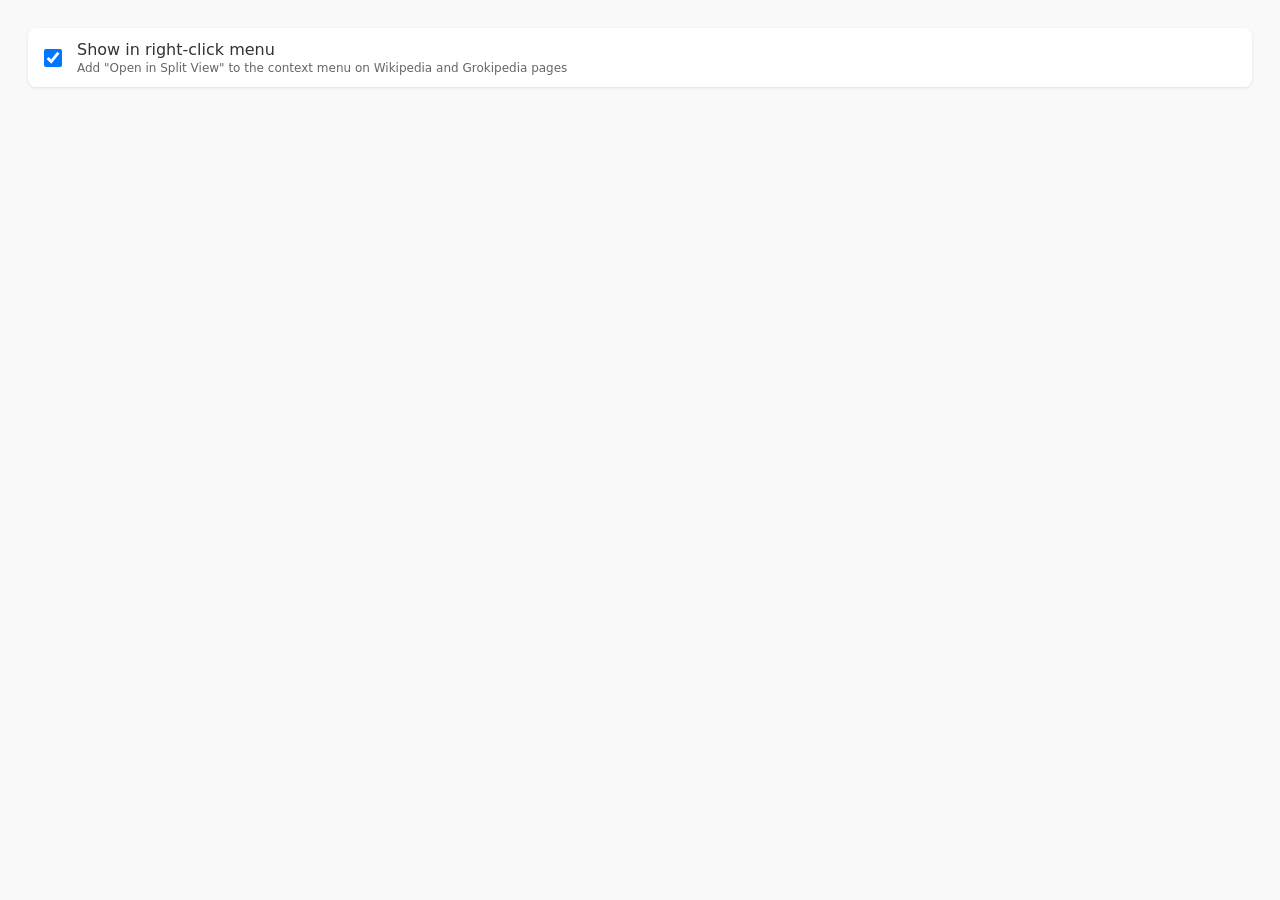
==== options.html @ ae4fac31 "Initial commit" ====
<!DOCTYPE html>
<html>
<head>
  <meta charset="UTF-8">
  <title>Grokipedia Split View Options</title>
  <style>
    body {
      font-family: system-ui, -apple-system, sans-serif;
      padding: 20px;
      min-width: 300px;
      background: #f9f9f9;
    }
    .option {
      display: flex;
      align-items: center;
      gap: 12px;
      padding: 12px;
      background: white;
      border-radius: 8px;
      box-shadow: 0 1px 3px rgba(0,0,0,0.1);
    }
    .option input[type="checkbox"] {
      width: 18px;
      height: 18px;
      cursor: pointer;
    }
    .option label {
      cursor: pointer;
      flex: 1;
    }
    .option-title {
      font-weight: 500;
      color: #333;
    }
    .option-desc {
      font-size: 12px;
      color: #666;
      margin-top: 2px;
    }
    .saved {
      color: #28a745;
      font-size: 12px;
      margin-top: 12px;
      opacity: 0;
      transition: opacity 0.3s;
    }
    .saved.show {
      opacity: 1;
    }
  </style>
</head>
<body>
  <div class="option">
    <input type="checkbox" id="contextMenu" checked>
    <label for="contextMenu">
      <div class="option-title">Show in right-click menu</div>
      <div class="option-desc">Add "Open in Split View" to the context menu on Wikipedia and Grokipedia pages</div>
    </label>
  </div>
  
  <div class="saved" id="saved">Settings saved</div>
  
  <script src="options.js"></script>
</body>
</html>
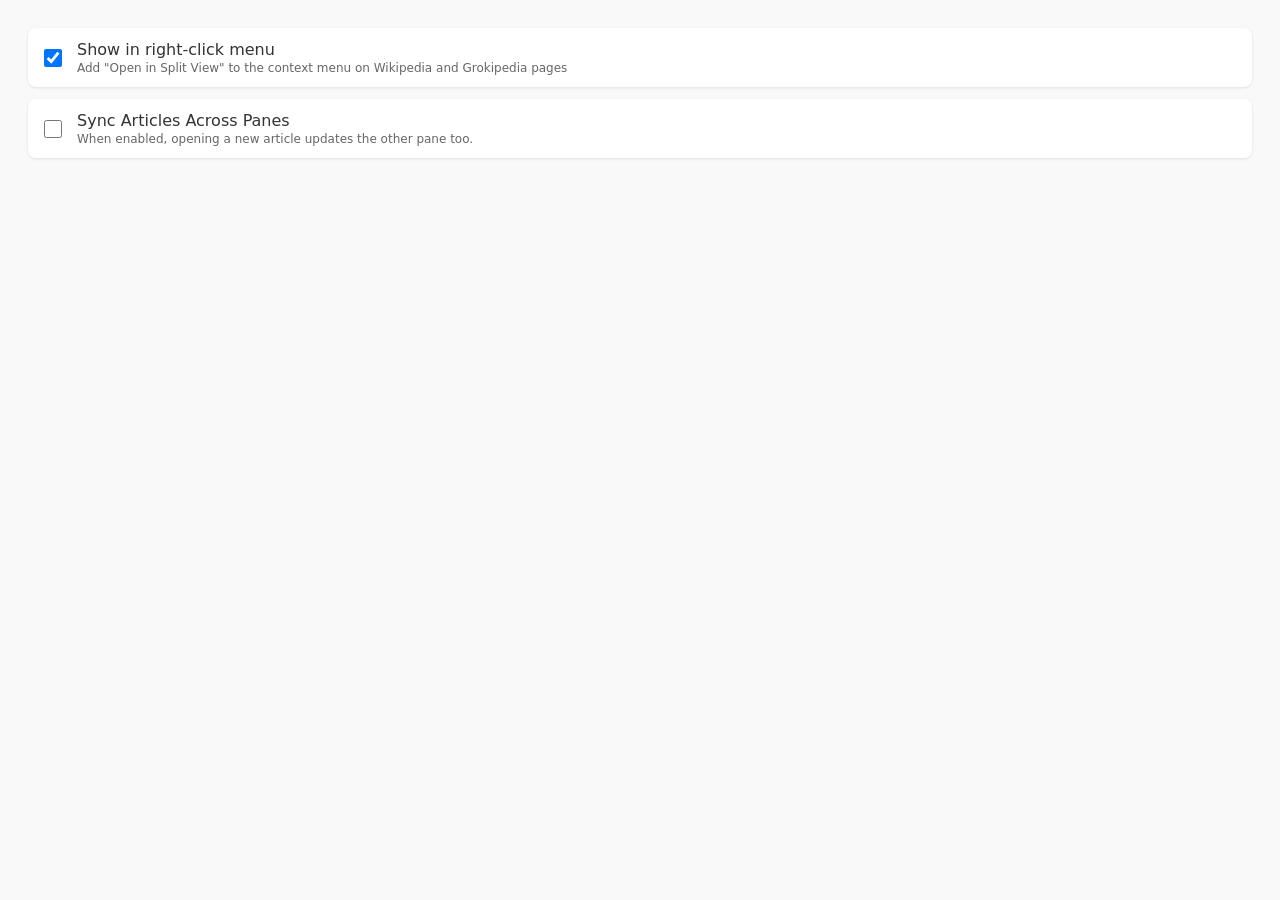
==== commit 34fc5b9b: "Fix context menu click handler and split view menu visibility - Fix missing IIFE invocation in conte" ====
--- a/options.html
+++ b/options.html
@@ -57,6 +57,14 @@
       <div class="option-desc">Add "Open in Split View" to the context menu on Wikipedia and Grokipedia pages</div>
     </label>
   </div>
+
+  <div class="option" style="margin-top: 12px;">
+    <input type="checkbox" id="syncArticles">
+    <label for="syncArticles">
+      <div class="option-title">Sync Articles Across Panes</div>
+      <div class="option-desc">When enabled, opening a new article updates the other pane too.</div>
+    </label>
+  </div>
   
   <div class="saved" id="saved">Settings saved</div>
   
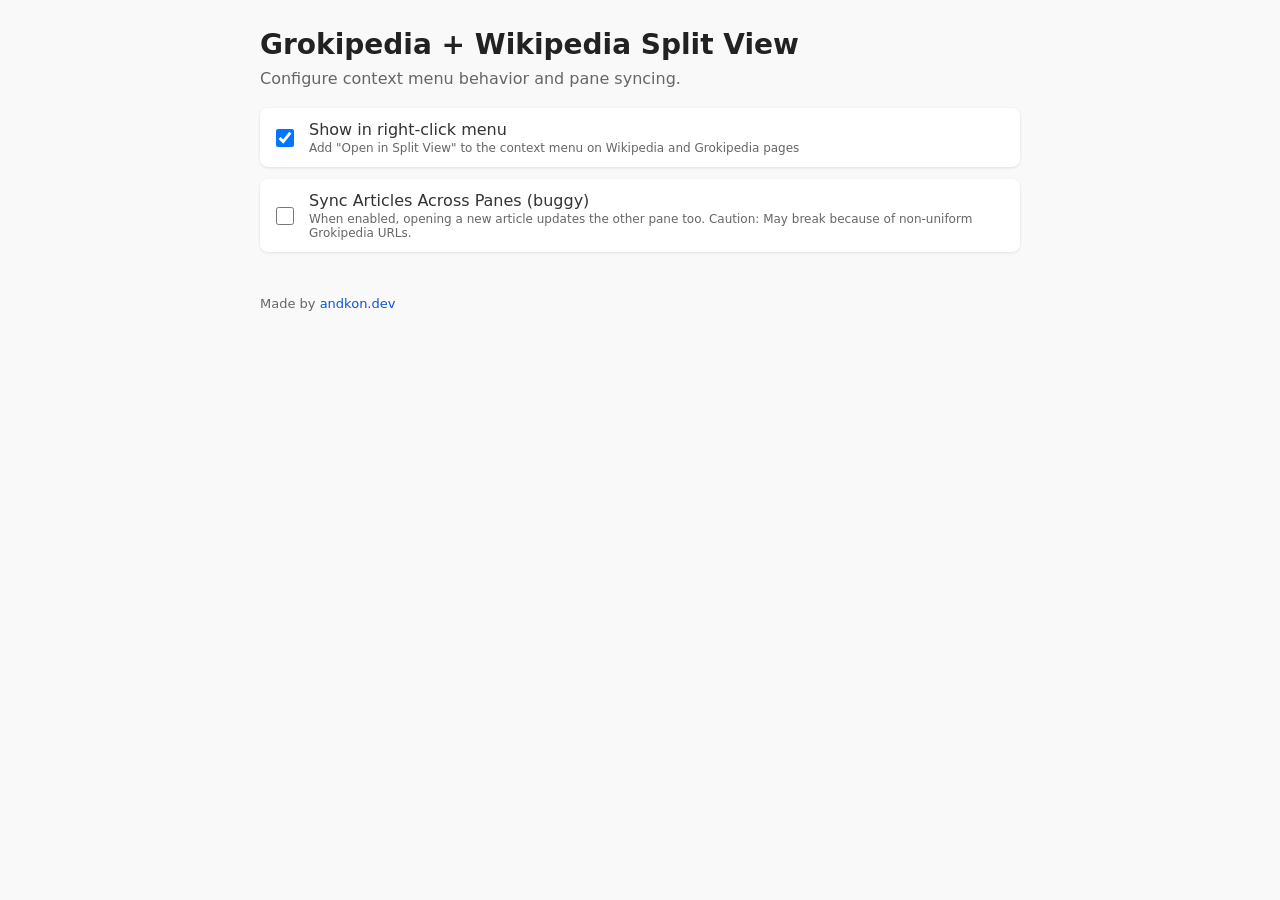
==== commit aa36731d: "Stabilize split sync fallbacks and simplify menu lifecycle" ====
--- a/options.html
+++ b/options.html
@@ -6,9 +6,23 @@
   <style>
     body {
       font-family: system-ui, -apple-system, sans-serif;
-      padding: 20px;
-      min-width: 300px;
+      margin: 0;
       background: #f9f9f9;
+      color: #222;
+    }
+    .page {
+      max-width: 760px;
+      margin: 0 auto;
+      padding: 28px 20px 24px;
+    }
+    .title {
+      font-size: 28px;
+      font-weight: 700;
+      margin: 0 0 8px;
+    }
+    .subtitle {
+      margin: 0 0 20px;
+      color: #666;
     }
     .option {
       display: flex;
@@ -47,27 +61,47 @@
     .saved.show {
       opacity: 1;
     }
+    .footer {
+      margin-top: 18px;
+      font-size: 13px;
+      color: #666;
+    }
+    .footer a {
+      color: #0b57d0;
+      text-decoration: none;
+    }
+    .footer a:hover {
+      text-decoration: underline;
+    }
   </style>
 </head>
 <body>
-  <div class="option">
-    <input type="checkbox" id="contextMenu" checked>
-    <label for="contextMenu">
-      <div class="option-title">Show in right-click menu</div>
-      <div class="option-desc">Add "Open in Split View" to the context menu on Wikipedia and Grokipedia pages</div>
-    </label>
+  <div class="page">
+    <h1 class="title">Grokipedia + Wikipedia Split View</h1>
+    <p class="subtitle">Configure context menu behavior and pane syncing.</p>
+
+    <div class="option">
+      <input type="checkbox" id="contextMenu" checked>
+      <label for="contextMenu">
+        <div class="option-title">Show in right-click menu</div>
+        <div class="option-desc">Add "Open in Split View" to the context menu on Wikipedia and Grokipedia pages</div>
+      </label>
+    </div>
+
+    <div class="option" style="margin-top: 12px;">
+      <input type="checkbox" id="syncArticles">
+      <label for="syncArticles">
+        <div class="option-title">Sync Articles Across Panes (buggy)</div>
+        <div class="option-desc">When enabled, opening a new article updates the other pane too. Caution: May break because of non-uniform Grokipedia URLs.</div>
+      </label>
+    </div>
+
+    <div class="saved" id="saved">Settings saved</div>
+
+    <div class="footer">
+      Made by <a href="https://andkon.dev" target="_blank" rel="noopener">andkon.dev</a>
+    </div>
   </div>
-
-  <div class="option" style="margin-top: 12px;">
-    <input type="checkbox" id="syncArticles">
-    <label for="syncArticles">
-      <div class="option-title">Sync Articles Across Panes</div>
-      <div class="option-desc">When enabled, opening a new article updates the other pane too.</div>
-    </label>
-  </div>
-  
-  <div class="saved" id="saved">Settings saved</div>
-  
   <script src="options.js"></script>
 </body>
 </html>
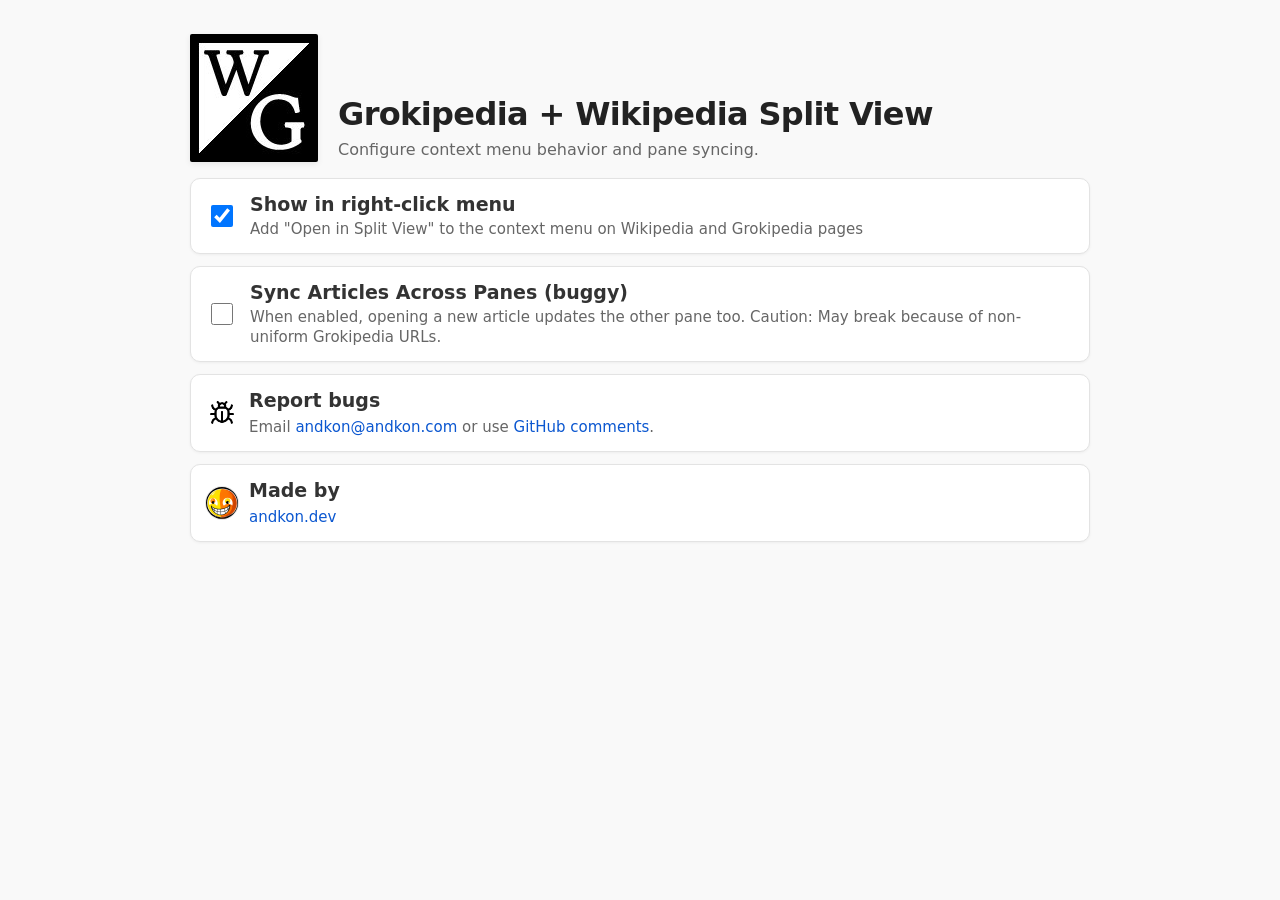
==== commit ce0c5bdd: "Polish options UI and split layout behavior" ====
--- a/options.html
+++ b/options.html
@@ -11,95 +11,239 @@
       color: #222;
     }
     .page {
-      max-width: 760px;
+      max-width: 900px;
       margin: 0 auto;
-      padding: 28px 20px 24px;
+      padding: 34px 24px 24px;
+    }
+    .hero {
+      display: flex;
+      align-items: flex-end;
+      gap: 20px;
+      margin-bottom: 16px;
+    }
+    .logo {
+      width: 128px;
+      height: 128px;
+      border-radius: 2px;
+      object-fit: cover;
+      flex-shrink: 0;
+      box-shadow: 0 2px 6px rgba(0, 0, 0, 0.08);
+    }
+    .hero-copy {
+      min-width: 0;
+      padding-bottom: 2px;
     }
     .title {
-      font-size: 28px;
+      font-size: 32px;
       font-weight: 700;
       margin: 0 0 8px;
+      letter-spacing: -0.02em;
+      line-height: 1.08;
     }
     .subtitle {
-      margin: 0 0 20px;
+      margin: 0;
+      font-size: 16px;
+      line-height: 1.25;
       color: #666;
     }
-    .option {
-      display: flex;
-      align-items: center;
-      gap: 12px;
-      padding: 12px;
+    .row {
+      display: flex;
+      align-items: center;
+      gap: 14px;
+      padding: 14px 16px;
       background: white;
-      border-radius: 8px;
-      box-shadow: 0 1px 3px rgba(0,0,0,0.1);
+      border-radius: 10px;
+      border: 1px solid #e3e3e3;
+      box-shadow: 0 1px 3px rgba(0,0,0,0.05);
+    }
+    .row + .row {
+      margin-top: 12px;
     }
     .option input[type="checkbox"] {
-      width: 18px;
-      height: 18px;
+      width: 22px;
+      height: 22px;
       cursor: pointer;
+      flex-shrink: 0;
     }
     .option label {
       cursor: pointer;
       flex: 1;
     }
+    .option-head {
+      display: flex;
+      align-items: center;
+      gap: 10px;
+      flex-wrap: wrap;
+    }
     .option-title {
-      font-weight: 500;
+      font-weight: 600;
       color: #333;
+      font-size: 19px;
+      line-height: 1.2;
     }
     .option-desc {
+      font-size: 15px;
+      line-height: 1.3;
+      color: #666;
+      margin-top: 4px;
+    }
+    .saved-badge {
+      display: inline-flex;
+      align-items: center;
+      padding: 3px 9px;
+      border-radius: 999px;
+      border: 1px solid #b8dfc0;
+      background: #f0fff4;
+      color: #1f7f3f;
       font-size: 12px;
+      font-weight: 600;
+      opacity: 0;
+      transform: translateY(2px);
+      transition: opacity 0.3s;
+    }
+    .saved-badge.show {
+      opacity: 1;
+      transform: translateY(0);
+    }
+    .info-row {
+      align-items: center;
+      gap: 12px;
+    }
+    .info-icon-slot {
+      width: 30px;
+      height: 30px;
+      flex: 0 0 30px;
+      display: flex;
+      align-items: center;
+      justify-content: center;
+    }
+    .info-bug {
+      width: 26px;
+      height: 26px;
+      object-fit: contain;
+      display: block;
+    }
+    .info-avatar {
+      width: 32px;
+      height: 32px;
+      border-radius: 999px;
+      object-fit: cover;
+      display: block;
+      border: 1px solid #e5e5e5;
+      background: #fff;
+    }
+    .info-content {
+      flex: 1;
+    }
+    .info-title {
+      font-size: 19px;
+      font-weight: 600;
+      line-height: 1.2;
+      color: #333;
+    }
+    .info-desc {
+      margin-top: 5px;
+      font-size: 15px;
+      line-height: 1.35;
       color: #666;
-      margin-top: 2px;
-    }
-    .saved {
-      color: #28a745;
-      font-size: 12px;
-      margin-top: 12px;
-      opacity: 0;
-      transition: opacity 0.3s;
-    }
-    .saved.show {
-      opacity: 1;
-    }
-    .footer {
-      margin-top: 18px;
-      font-size: 13px;
-      color: #666;
-    }
-    .footer a {
+    }
+    .info-desc a {
       color: #0b57d0;
       text-decoration: none;
     }
-    .footer a:hover {
+    .info-desc a:hover {
       text-decoration: underline;
+    }
+    .contact-block {
+      margin-top: 12px;
+    }
+    @media (max-width: 900px) {
+      .page {
+        padding: 20px 16px;
+      }
+      .logo {
+        width: 96px;
+        height: 96px;
+      }
+      .title {
+        font-size: 28px;
+      }
+      .subtitle {
+        font-size: 14px;
+      }
+      .option input[type="checkbox"] {
+        width: 20px;
+        height: 20px;
+      }
+      .option-title {
+        font-size: 17px;
+      }
+      .option-desc {
+        font-size: 13px;
+      }
+      .info-title {
+        font-size: 17px;
+      }
+      .info-desc {
+        font-size: 13px;
+      }
     }
   </style>
 </head>
 <body>
   <div class="page">
-    <h1 class="title">Grokipedia + Wikipedia Split View</h1>
-    <p class="subtitle">Configure context menu behavior and pane syncing.</p>
+    <div class="hero">
+      <img src="icon128.png" alt="Grokipedia Split View logo" class="logo">
+      <div class="hero-copy">
+        <h1 class="title">Grokipedia + Wikipedia Split View</h1>
+        <p class="subtitle">Configure context menu behavior and pane syncing.</p>
+      </div>
+    </div>
 
-    <div class="option">
+    <div class="row option">
       <input type="checkbox" id="contextMenu" checked>
       <label for="contextMenu">
-        <div class="option-title">Show in right-click menu</div>
+        <div class="option-head">
+          <div class="option-title">Show in right-click menu</div>
+          <span class="saved-badge" id="savedContextMenu">Saved</span>
+        </div>
         <div class="option-desc">Add "Open in Split View" to the context menu on Wikipedia and Grokipedia pages</div>
       </label>
     </div>
 
-    <div class="option" style="margin-top: 12px;">
+    <div class="row option">
       <input type="checkbox" id="syncArticles">
       <label for="syncArticles">
-        <div class="option-title">Sync Articles Across Panes (buggy)</div>
+        <div class="option-head">
+          <div class="option-title">Sync Articles Across Panes (buggy)</div>
+          <span class="saved-badge" id="savedSyncArticles">Saved</span>
+        </div>
         <div class="option-desc">When enabled, opening a new article updates the other pane too. Caution: May break because of non-uniform Grokipedia URLs.</div>
       </label>
     </div>
 
-    <div class="saved" id="saved">Settings saved</div>
-
-    <div class="footer">
-      Made by <a href="https://andkon.dev" target="_blank" rel="noopener">andkon.dev</a>
+    <div class="contact-block">
+      <div class="row info-row">
+        <span class="info-icon-slot" aria-hidden="true">
+          <img src="bug.png" alt="" class="info-bug">
+        </span>
+        <div class="info-content">
+          <div class="info-title">Report bugs</div>
+          <div class="info-desc">
+            Email <a href="mailto:andkon@andkon.com">andkon@andkon.com</a> or use
+            <a href="https://github.com/andkondev/grokipedia-wikipedia-split/issues" target="_blank" rel="noopener">GitHub comments</a>.
+          </div>
+        </div>
+      </div>
+      <div class="row info-row">
+        <span class="info-icon-slot" aria-hidden="true">
+          <img src="andkon-dev-logo.png" alt="" class="info-avatar">
+        </span>
+        <div class="info-content">
+          <div class="info-title">Made by</div>
+          <div class="info-desc"><a href="https://andkon.dev" target="_blank" rel="noopener">andkon.dev</a></div>
+        </div>
+      </div>
     </div>
   </div>
   <script src="options.js"></script>
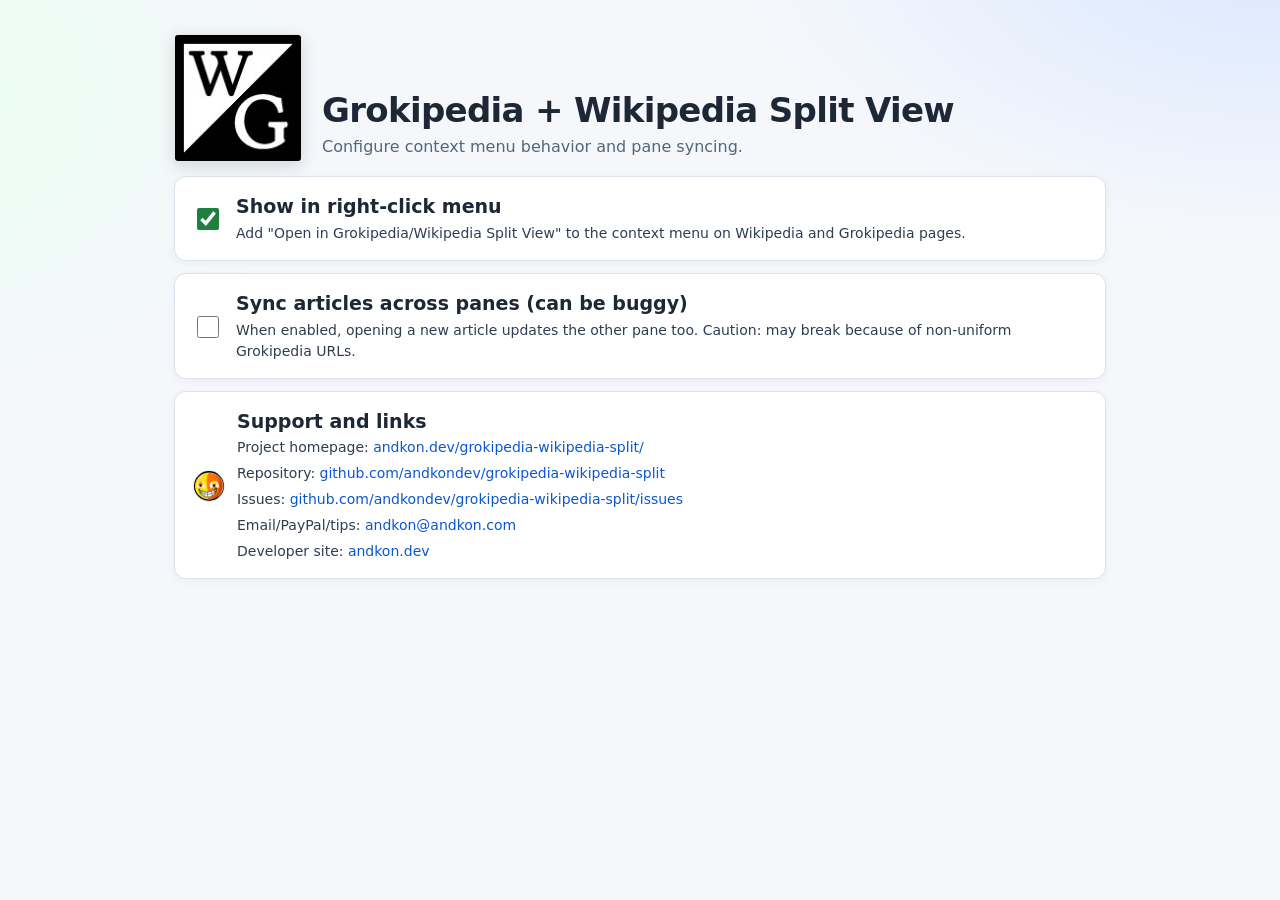
==== commit cf01e45d: "Unify support links and polish options/store metadata" ====
--- a/options.html
+++ b/options.html
@@ -1,128 +1,174 @@
 <!DOCTYPE html>
-<html>
+<html lang="en">
 <head>
   <meta charset="UTF-8">
+  <meta name="viewport" content="width=device-width, initial-scale=1">
   <title>Grokipedia Split View Options</title>
   <style>
+    :root {
+      --bg: #f5f7fb;
+      --card: #ffffff;
+      --line: #dde3ed;
+      --text: #1d2736;
+      --muted: #55657b;
+      --link: #0b57d0;
+      --accent: #1f7f3f;
+      --accent-bg: #effaf2;
+      --accent-line: #cde8d5;
+    }
+
+    * {
+      box-sizing: border-box;
+    }
+
     body {
-      font-family: system-ui, -apple-system, sans-serif;
       margin: 0;
-      background: #f9f9f9;
-      color: #222;
-    }
+      font-family: system-ui, -apple-system, "Segoe UI", sans-serif;
+      color: var(--text);
+      background:
+        radial-gradient(900px 500px at 100% -10%, #d9e7ff 0%, rgba(217, 231, 255, 0) 60%),
+        radial-gradient(700px 500px at -10% 15%, #e8fff1 0%, rgba(232, 255, 241, 0) 65%),
+        var(--bg);
+      background-repeat: no-repeat;
+    }
+
     .page {
-      max-width: 900px;
+      max-width: 980px;
       margin: 0 auto;
-      padding: 34px 24px 24px;
-    }
+      padding: 34px 24px 40px;
+    }
+
     .hero {
       display: flex;
+      gap: 20px;
       align-items: flex-end;
-      gap: 20px;
-      margin-bottom: 16px;
-    }
+      margin-bottom: 14px;
+    }
+
     .logo {
       width: 128px;
       height: 128px;
-      border-radius: 2px;
+      border-radius: 4px;
       object-fit: cover;
       flex-shrink: 0;
-      box-shadow: 0 2px 6px rgba(0, 0, 0, 0.08);
-    }
+      box-shadow: 0 4px 16px rgba(17, 24, 39, 0.14);
+      background: #fff;
+      border: 1px solid #e7e7e7;
+    }
+
     .hero-copy {
       min-width: 0;
-      padding-bottom: 2px;
-    }
+      padding-bottom: 4px;
+    }
+
     .title {
-      font-size: 32px;
+      margin: 0 0 8px;
+      font-size: 34px;
+      line-height: 1.08;
+      letter-spacing: -0.02em;
       font-weight: 700;
-      margin: 0 0 8px;
-      letter-spacing: -0.02em;
-      line-height: 1.08;
-    }
+    }
+
     .subtitle {
       margin: 0;
+      color: var(--muted);
       font-size: 16px;
-      line-height: 1.25;
-      color: #666;
-    }
+      line-height: 1.35;
+      max-width: 760px;
+    }
+
     .row {
       display: flex;
       align-items: center;
       gap: 14px;
-      padding: 14px 16px;
-      background: white;
-      border-radius: 10px;
-      border: 1px solid #e3e3e3;
-      box-shadow: 0 1px 3px rgba(0,0,0,0.05);
-    }
-    .row + .row {
       margin-top: 12px;
-    }
+      background: var(--card);
+      border: 1px solid var(--line);
+      border-radius: 12px;
+      box-shadow: 0 2px 8px rgba(31, 41, 55, 0.05);
+      padding: 18px 18px 16px;
+    }
+
     .option input[type="checkbox"] {
       width: 22px;
       height: 22px;
       cursor: pointer;
       flex-shrink: 0;
-    }
+      accent-color: var(--accent);
+    }
+
     .option label {
       cursor: pointer;
       flex: 1;
-    }
+      min-width: 0;
+    }
+
     .option-head {
       display: flex;
       align-items: center;
       gap: 10px;
       flex-wrap: wrap;
     }
+
     .option-title {
+      font-size: 19px;
       font-weight: 600;
-      color: #333;
-      font-size: 19px;
       line-height: 1.2;
-    }
+      color: var(--text);
+    }
+
     .option-desc {
-      font-size: 15px;
-      line-height: 1.3;
-      color: #666;
-      margin-top: 4px;
-    }
+      margin-top: 5px;
+      color: #2f3d52;
+      font-size: 14px;
+      line-height: 1.5;
+    }
+
     .saved-badge {
       display: inline-flex;
       align-items: center;
       padding: 3px 9px;
       border-radius: 999px;
-      border: 1px solid #b8dfc0;
-      background: #f0fff4;
-      color: #1f7f3f;
+      border: 1px solid var(--accent-line);
+      background: var(--accent-bg);
+      color: var(--accent);
       font-size: 12px;
       font-weight: 600;
       opacity: 0;
       transform: translateY(2px);
       transition: opacity 0.3s;
     }
+
     .saved-badge.show {
       opacity: 1;
       transform: translateY(0);
     }
+
+    .contact-block {
+      margin-top: 12px;
+    }
+
     .info-row {
       align-items: center;
       gap: 12px;
     }
+
     .info-icon-slot {
-      width: 30px;
-      height: 30px;
-      flex: 0 0 30px;
+      width: 32px;
+      height: 32px;
+      flex: 0 0 32px;
       display: flex;
       align-items: center;
       justify-content: center;
     }
+
     .info-bug {
       width: 26px;
       height: 26px;
       object-fit: contain;
       display: block;
     }
+
     .info-avatar {
       width: 32px;
       height: 32px;
@@ -132,58 +178,79 @@
       border: 1px solid #e5e5e5;
       background: #fff;
     }
+
     .info-content {
       flex: 1;
-    }
+      min-width: 0;
+    }
+
     .info-title {
+      margin: 0;
+      color: var(--text);
       font-size: 19px;
       font-weight: 600;
       line-height: 1.2;
-      color: #333;
-    }
+    }
+
     .info-desc {
       margin-top: 5px;
-      font-size: 15px;
-      line-height: 1.35;
-      color: #666;
-    }
+      color: #2f3d52;
+      font-size: 14px;
+      line-height: 1.5;
+    }
+
     .info-desc a {
-      color: #0b57d0;
+      color: var(--link);
       text-decoration: none;
     }
+
     .info-desc a:hover {
       text-decoration: underline;
     }
-    .contact-block {
-      margin-top: 12px;
-    }
+
     @media (max-width: 900px) {
       .page {
-        padding: 20px 16px;
-      }
+        padding: 20px 16px 28px;
+      }
+
+      .hero {
+        align-items: center;
+      }
+
       .logo {
         width: 96px;
         height: 96px;
       }
+
       .title {
         font-size: 28px;
       }
+
       .subtitle {
         font-size: 14px;
       }
+
+      .row {
+        padding: 15px 14px 13px;
+      }
+
       .option input[type="checkbox"] {
         width: 20px;
         height: 20px;
       }
+
       .option-title {
         font-size: 17px;
       }
+
       .option-desc {
         font-size: 13px;
       }
+
       .info-title {
         font-size: 17px;
       }
+
       .info-desc {
         font-size: 13px;
       }
@@ -191,14 +258,14 @@
   </style>
 </head>
 <body>
-  <div class="page">
-    <div class="hero">
+  <main class="page">
+    <header class="hero">
       <img src="icon128.png" alt="Grokipedia Split View logo" class="logo">
       <div class="hero-copy">
         <h1 class="title">Grokipedia + Wikipedia Split View</h1>
         <p class="subtitle">Configure context menu behavior and pane syncing.</p>
       </div>
-    </div>
+    </header>
 
     <div class="row option">
       <input type="checkbox" id="contextMenu" checked>
@@ -207,7 +274,7 @@
           <div class="option-title">Show in right-click menu</div>
           <span class="saved-badge" id="savedContextMenu">Saved</span>
         </div>
-        <div class="option-desc">Add "Open in Split View" to the context menu on Wikipedia and Grokipedia pages</div>
+        <div class="option-desc">Add "Open in Grokipedia/Wikipedia Split View" to the context menu on Wikipedia and Grokipedia pages.</div>
       </label>
     </div>
 
@@ -215,37 +282,30 @@
       <input type="checkbox" id="syncArticles">
       <label for="syncArticles">
         <div class="option-head">
-          <div class="option-title">Sync Articles Across Panes (buggy)</div>
+          <div class="option-title">Sync articles across panes (can be buggy)</div>
           <span class="saved-badge" id="savedSyncArticles">Saved</span>
         </div>
-        <div class="option-desc">When enabled, opening a new article updates the other pane too. Caution: May break because of non-uniform Grokipedia URLs.</div>
+        <div class="option-desc">When enabled, opening a new article updates the other pane too. Caution: may break because of non-uniform Grokipedia URLs.</div>
       </label>
     </div>
 
     <div class="contact-block">
-      <div class="row info-row">
-        <span class="info-icon-slot" aria-hidden="true">
-          <img src="bug.png" alt="" class="info-bug">
-        </span>
-        <div class="info-content">
-          <div class="info-title">Report bugs</div>
-          <div class="info-desc">
-            Email <a href="mailto:andkon@andkon.com">andkon@andkon.com</a> or use
-            <a href="https://github.com/andkondev/grokipedia-wikipedia-split/issues" target="_blank" rel="noopener">GitHub comments</a>.
-          </div>
-        </div>
-      </div>
       <div class="row info-row">
         <span class="info-icon-slot" aria-hidden="true">
           <img src="andkon-dev-logo.png" alt="" class="info-avatar">
         </span>
         <div class="info-content">
-          <div class="info-title">Made by</div>
-          <div class="info-desc"><a href="https://andkon.dev" target="_blank" rel="noopener">andkon.dev</a></div>
+          <div class="info-title">Support and links</div>
+          <div class="info-desc">Project homepage: <a href="https://andkon.dev/grokipedia-wikipedia-split/" target="_blank" rel="noopener">andkon.dev/grokipedia-wikipedia-split/</a></div>
+          <div class="info-desc">Repository: <a href="https://github.com/andkondev/grokipedia-wikipedia-split" target="_blank" rel="noopener">github.com/andkondev/grokipedia-wikipedia-split</a></div>
+          <div class="info-desc">Issues: <a href="https://github.com/andkondev/grokipedia-wikipedia-split/issues" target="_blank" rel="noopener">github.com/andkondev/grokipedia-wikipedia-split/issues</a></div>
+          <div class="info-desc">Email/PayPal/tips: <a href="mailto:andkon@andkon.com">andkon@andkon.com</a></div>
+          <div class="info-desc">Developer site: <a href="https://andkon.dev" target="_blank" rel="noopener">andkon.dev</a></div>
         </div>
       </div>
     </div>
-  </div>
+  </main>
+
   <script src="options.js"></script>
 </body>
 </html>
